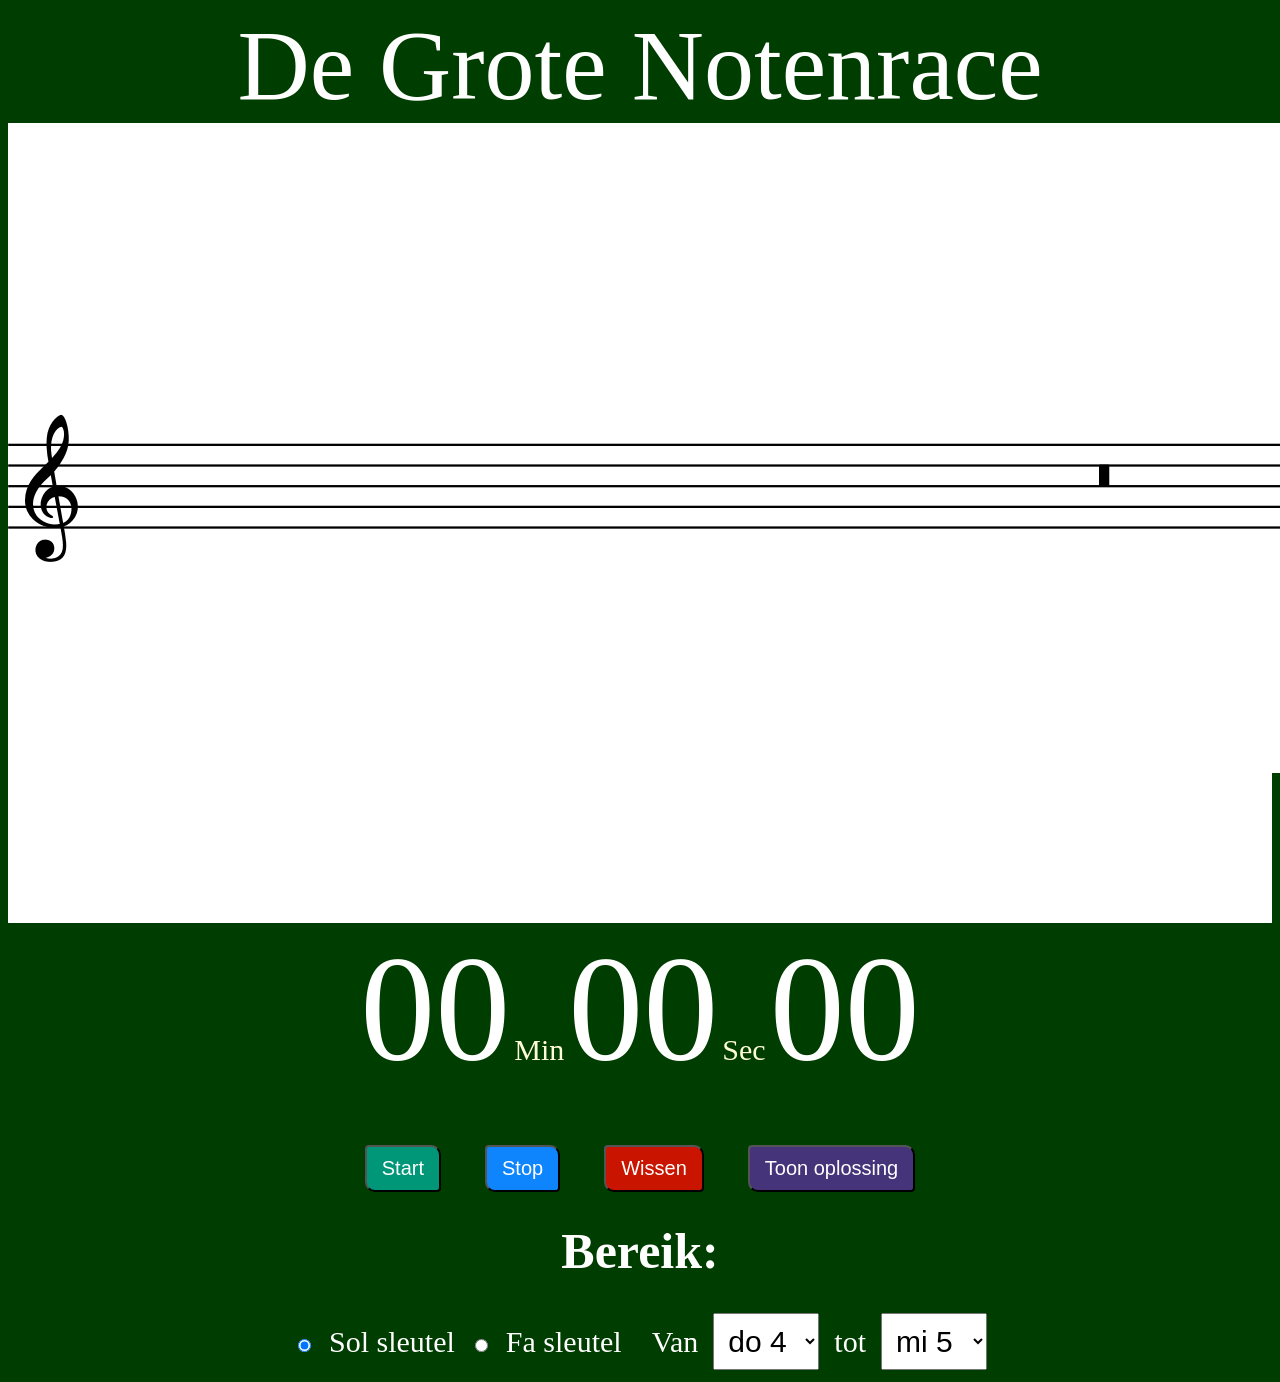
==== index.html @ d64feffd "Rename notenrace v2.0.html to index.html" ====
<!DOCTYPE html>
<html lang="en">
<head>
    <meta charset="UTF-8">
    <meta http-equiv="X-UA-Compatible" 
          content="IE=edge">
    <meta name="viewport" 
          content="width=device-width, initial-scale=1.0">
    <title>Notenrace 2.1</title>
    <link rel="stylesheet" href="style.css">
</head>

<body>

  <div class="titel">De Grote Notenrace</div>

  <!-- IMAGE AREA -->
  <div class="image">
   <div class="kader">
    <img id="myImage" src="blanco.png">
    <div id="gallery"></div>
   </div>

  </div>

<div class="image">
<div id="oplossing"></div>
</div>


  <!-- CONTROLS -->
  <div class="container">

    <!-- TIMER -->
    <div id="time">

      <span class="digit" id="min">00</span>
      <span class="txt">Min</span>

      <span class="digit" id="sec">00</span>
      <span class="txt">Sec</span>

      <span class="digit" id="count">00</span>
    </div>

    <!-- BUTTONS -->
        <div id="buttons">
            <button class="btn" id="start" onclick="nextImage()">
                Start</button>
            <button class="btn" id="stop">
                Stop</button>
            <button class="btn" id="reset" onclick="reset()">
                Wissen</button>
            <button class="btn" id="toon-oplossing" onclick="showSolution()">
                Toon oplossing</button>
        </div>


    <!-- RANGE INPUTS -->

<b>Bereik:</b>

<div id="menus">

<input type="radio" id="sol-sleutel" name="sleutel" value="sol-sleutel" onchange="updateClefRange()" checked>
<label class="labels" for="sol-sleutel">Sol sleutel</label>

<input type="radio" id="fa-sleutel" name="sleutel" value="fa-sleutel" onchange="updateClefRange()">
<label class="labels" for="fa-sleutel">Fa sleutel</label>

<label class="labels" for="van">Van</label>
<select id="van" name="van">

  <option value="28">mi 1</option>
  <option value="29">fa 1</option>
  <option value="31">sol 1</option>
  <option value="33">la 1</option>
  <option value="35">si 1</option>

  <option value="36">do 2</option>
  <option value="38">re 2</option>
  <option value="40">mi 2</option>
  <option value="41">fa 2</option>
  <option value="43">sol 2</option>
  <option value="45">la 2</option>
  <option value="47">si 2</option>

  <option value="48">do 3</option>
  <option value="50">re 3</option>
  <option value="52">mi 3</option>
  <option value="53">fa 3</option>
  <option value="55">sol 3</option>
  <option value="57">la 3</option>
  <option value="59">si 3</option>

  <option value="60" selected>do 4</option>
  <option value="62">re 4</option>
  <option value="64">mi 4</option>
  <option value="65">fa 4</option>
  <option value="67">sol 4</option>
  <option value="69">la 4</option>
  <option value="71">si 4</option>

  <option value="72">do 5</option>
  <option value="74">re 5</option>
  <option value="76">mi 5</option>
  <option value="77">fa 5</option>
  <option value="79">sol 5</option>
  <option value="81">la 5</option>
  <option value="83">si 5</option>

  <option value="84">do 6</option>
  <option value="86">re 6</option>
  <option value="88">mi 6</option>
  <option value="89">fa 6</option>
  <option value="91">sol 6</option>
  <option value="93">la 6</option>

</select>

<label class="labels" for="tot">tot</label>
<select id="tot" name="tot">

  <option value="28">mi 1</option>
  <option value="29">fa 1</option>
  <option value="31">sol 1</option>
  <option value="33">la 1</option>
  <option value="35">si 1</option>

  <option value="36">do 2</option>
  <option value="38">re 2</option>
  <option value="40">mi 2</option>
  <option value="41">fa 2</option>
  <option value="43">sol 2</option>
  <option value="45">la 2</option>
  <option value="47">si 2</option>

  <option value="48">do 3</option>
  <option value="50">re 3</option>
  <option value="52">mi 3</option>
  <option value="53">fa 3</option>
  <option value="55">sol 3</option>
  <option value="57">la 3</option>
  <option value="59">si 3</option>

  <option value="60">do 4</option>
  <option value="62">re 4</option>
  <option value="64">mi 4</option>
  <option value="65">fa 4</option>
  <option value="67">sol 4</option>
  <option value="69">la 4</option>
  <option value="71">si 4</option>

  <option value="72">do 5</option>
  <option value="74">re 5</option>
  <option value="76" selected>mi 5</option>
  <option value="77">fa 5</option>
  <option value="79">sol 5</option>
  <option value="81">la 5</option>
  <option value="83">si 5</option>

  <option value="84">do 6</option>
  <option value="86">re 6</option>
  <option value="88">mi 6</option>
  <option value="89">fa 6</option>
  <option value="91">sol 6</option>
  <option value="93">la 6</option>

</select>

</div>

    </div>

  </div>

  <!-- SCRIPT -->

  <script src="stopwatch.js"></script>
  <script src="generator.js"></script>

</body>
</html>
---- style.css ----
body {
background-color: rgb(0, 61, 0);
}

.image {
background-color: white;
height: auto;
width: 100%;
}

.kader {
background-color: white;
height: 650px;
width: 2126px;
margin: auto;
}

#gallery {
  display: flex;
  justify-content: flex-start;
  align-items: center;
  width: 2126px;
  margin: auto;
}

#oplossing {
  display: flex;
  justify-content: flex-start;
  align-items: center;
  width: 2126px;
  margin: auto;
  height: 150px;
}

.note-slot {
  width: 150px;       /* key alignment value */
  display: flex;
  justify-content: center;
  align-items: center;
}

.note-slot-oplossing {
  width: 150px;       /* key alignment value */
  display: flex;
  justify-content: center;
  align-items: center;
}

.container {
    display: flex;
    flex-direction: column;
    justify-content: center;
    align-items: center;
    width: 100%;
    background-color: rgb(0, 61, 0);
}

.titel{
    display: flex;
    flex-direction: column;
    justify-content: center;
    align-items: center;
    width: 100%;
font-size: 100px;
color: rgb(255, 255, 255);
}

h1 {
    color: rgb(10, 238, 10);
    text-align: center;
}

b {
    color: white;
    font-size: 50px;
    padding: 30px;
}

.digit {
    font-size: 150px;
    color: #fff;
}

.txt {
    font-size: 30px;
    color: #fffcd6;
}

#buttons {
    margin-top: 50px;
}

.btn {
    padding: 10px 15px;
    margin: 0px 20px;
    border-top-right-radius: 10px;
    border-bottom-left-radius: 10px;
    border-bottom-right-radius: 4px;
    border-top-left-radius: 4px;
    cursor: pointer;
    font-size: 20px;
    transition: 0.5s;
    color: white;
    font-weight: 500;
}

#start {
    background-color: #009779;
}

#stop {
    background-color: #0e85fc;
}

#reset {
    background-color: #c91400;
}

#toon-oplossing{
    background-color: #46347A;
}

label {
            display: table-cell;
            white-space: nowrap;
	    padding: 15px;
	    font-size: 30px;
        }

select {
            display: table-cell;
            white-space: nowrap;
	    padding: 10px;
	    font-size: 30px;
        }
		
.labels {
	color:white;
	font-size: 30px;
}

#menus {
	display: table;
}
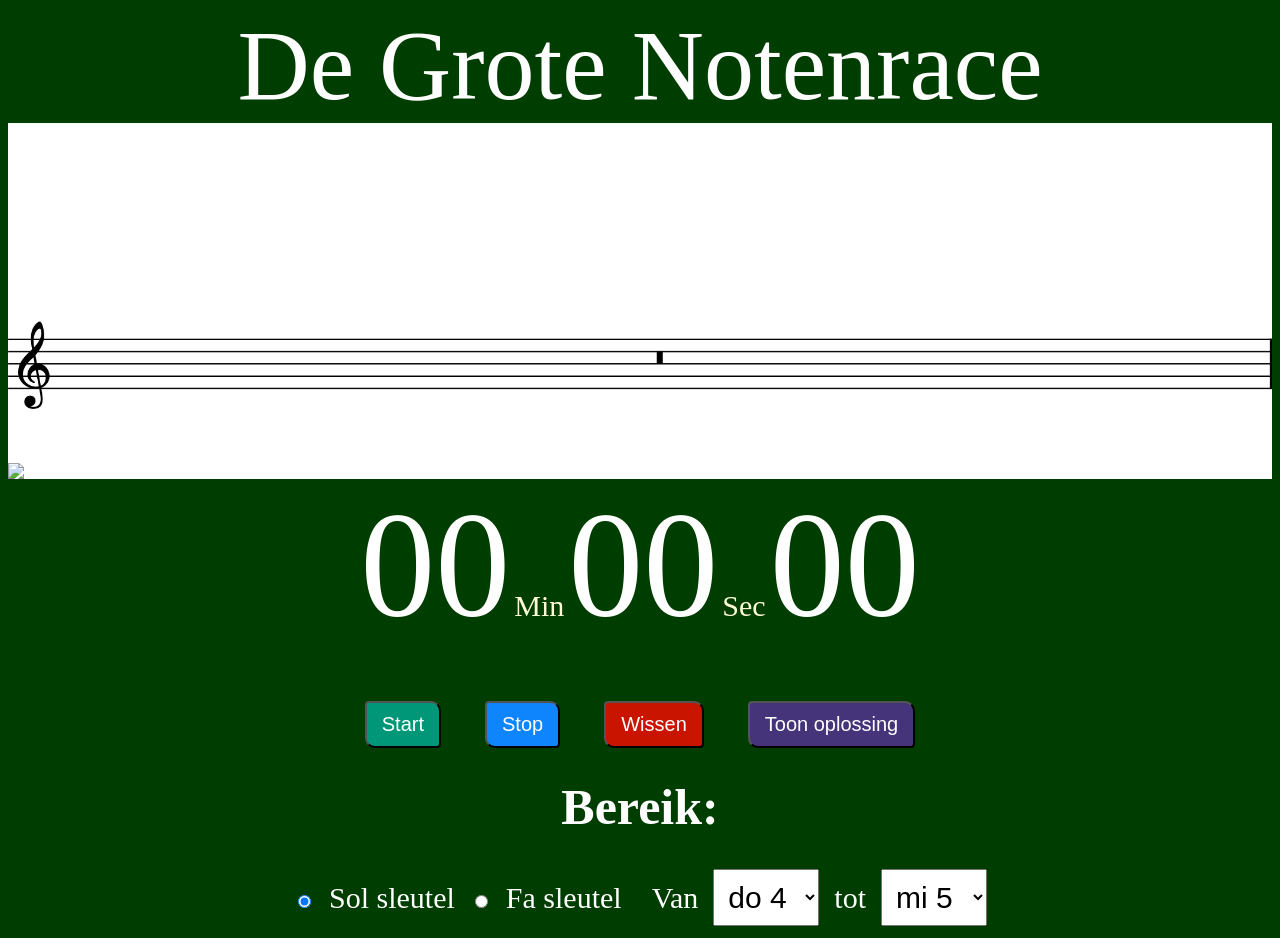
==== commit 9fd7ff0c: "Add files via upload" ====
--- a/index.html
+++ b/index.html
@@ -19,14 +19,12 @@
    <div class="kader">
     <img id="myImage" src="blanco.png">
     <div id="gallery"></div>
+	<div id="oplossing">
+	<img id="oplossing-balk" src="oplossing-balk.png">
+	</div>
    </div>
 
   </div>
-
-<div class="image">
-<div id="oplossing"></div>
-</div>
-
 
   <!-- CONTROLS -->
   <div class="container">
@@ -180,4 +178,4 @@
   <script src="generator.js"></script>
 
 </body>
-</html>
+</html>
--- a/style.css
+++ b/style.css
@@ -4,46 +4,40 @@
 
 .image {
 background-color: white;
-height: auto;
 width: 100%;
 }
 
 .kader {
 background-color: white;
-height: 650px;
-width: 2126px;
+width: 100%;
 margin: auto;
+padding-top: 2%;
 }
 
-#gallery {
-  display: flex;
-  justify-content: flex-start;
-  align-items: center;
-  width: 2126px;
-  margin: auto;
-}
-
-#oplossing {
-  display: flex;
-  justify-content: flex-start;
-  align-items: center;
-  width: 2126px;
-  margin: auto;
-  height: 150px;
+.staff-edge {
+	width: 12%;
+	height: auto;
+	display: block;
 }
 
 .note-slot {
-  width: 150px;       /* key alignment value */
+  width: 6%;       /* key alignment value */
   display: flex;
   justify-content: center;
   align-items: center;
 }
 
-.note-slot-oplossing {
-  width: 150px;       /* key alignment value */
-  display: flex;
-  justify-content: center;
-  align-items: center;
+.blanco-slot {
+	width: 4%;
+	display: flex;
+	justify-content: center;
+	align-items: center;
+}
+
+.note-img {
+	width: 100%;
+	height: auto;
+	display: block;
 }
 
 .container {
@@ -61,19 +55,8 @@
     justify-content: center;
     align-items: center;
     width: 100%;
-font-size: 100px;
-color: rgb(255, 255, 255);
-}
-
-h1 {
-    color: rgb(10, 238, 10);
-    text-align: center;
-}
-
-b {
-    color: white;
-    font-size: 50px;
-    padding: 30px;
+	font-size: 100px;
+	color: rgb(255, 255, 255);
 }
 
 .digit {
@@ -84,10 +67,6 @@
 .txt {
     font-size: 30px;
     color: #fffcd6;
-}
-
-#buttons {
-    margin-top: 50px;
 }
 
 .btn {
@@ -102,6 +81,37 @@
     transition: 0.5s;
     color: white;
     font-weight: 500;
+}
+
+.labels {
+	color:white;
+	font-size: 30px;
+}
+
+.oplossing-balk {
+	width: 100%;
+	display: block;
+	}
+
+#gallery {
+  display: flex;
+  justify-content: flex-start;
+  align-items: stretch;
+  width: 100%;
+  margin: auto;
+}
+
+#oplossing {
+  display: flex;
+  justify-content: flex-start;
+  align-items: center;
+  width: 100%;
+  margin: auto;
+  height: auto;
+}
+
+#buttons {
+    margin-top: 50px;
 }
 
 #start {
@@ -120,6 +130,32 @@
     background-color: #46347A;
 }
 
+#menus {
+	display: table;
+}
+
+#myImage {
+	width: 100%;
+	display: block;
+	}
+	
+#oplossing-balk {
+	width: 100%;
+	height: auto;
+	display: block;
+	}
+
+h1 {
+    color: rgb(10, 238, 10);
+    text-align: center;
+}
+
+b {
+    color: white;
+    font-size: 50px;
+    padding: 30px;
+}
+
 label {
             display: table-cell;
             white-space: nowrap;
@@ -133,12 +169,4 @@
 	    padding: 10px;
 	    font-size: 30px;
         }
-		
-.labels {
-	color:white;
-	font-size: 30px;
-}
-
-#menus {
-	display: table;
-}+		
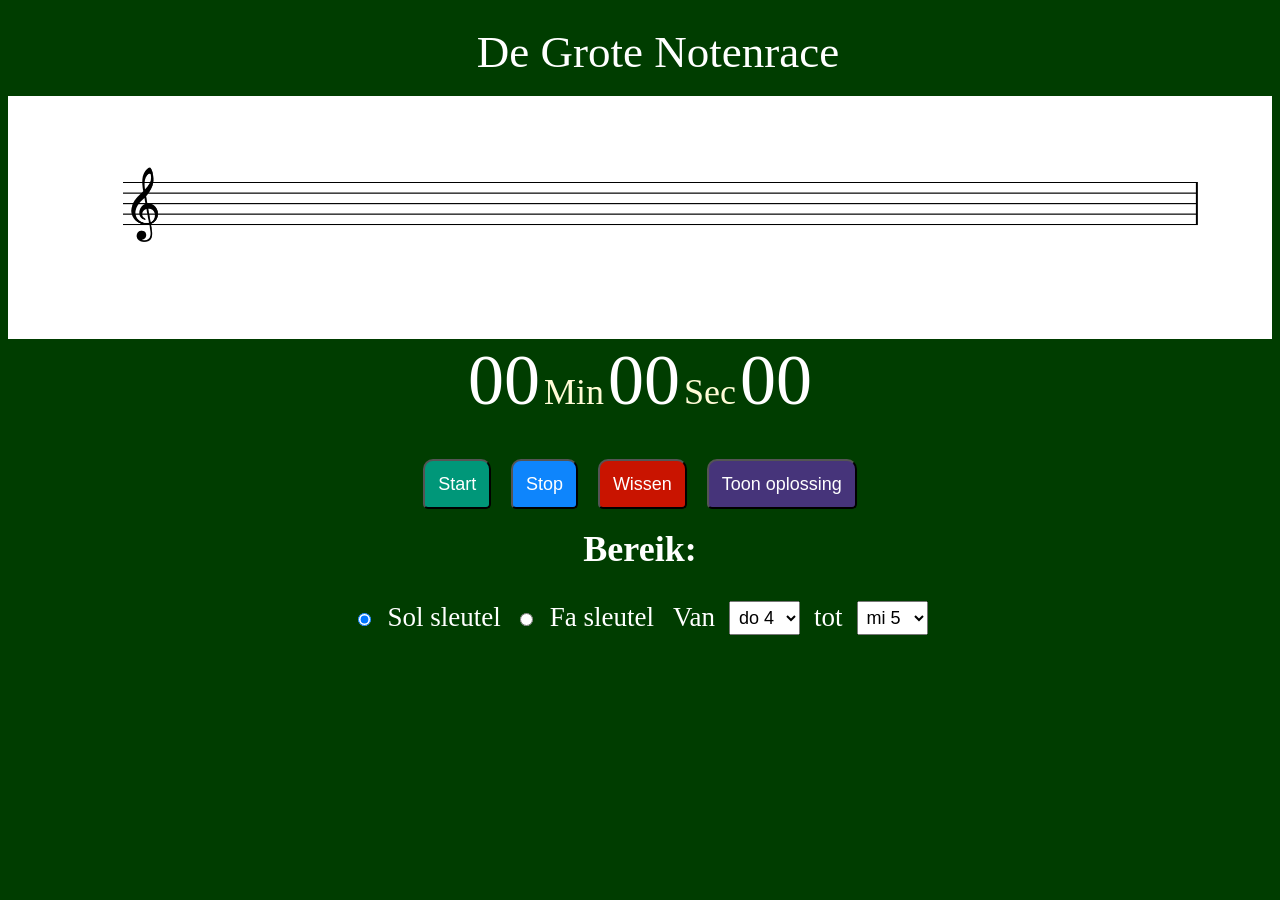
==== commit 15dff62a: "Update index.html" ====
--- a/index.html
+++ b/index.html
@@ -45,7 +45,7 @@
         <div id="buttons">
             <button class="btn" id="start" onclick="nextImage()">
                 Start</button>
-            <button class="btn" id="stop">
+            <button class="btn" id="stop" onclick="stop()">
                 Stop</button>
             <button class="btn" id="reset" onclick="reset()">
                 Wissen</button>
@@ -178,4 +178,4 @@
   <script src="generator.js"></script>
 
 </body>
-</html>+</html>
--- a/style.css
+++ b/style.css
@@ -55,43 +55,47 @@
     justify-content: center;
     align-items: center;
     width: 100%;
-	font-size: 100px;
-	color: rgb(255, 255, 255);
+	color: white;
+	font-size: 5vh;
+	padding: 2vh;
 }
 
 .digit {
-    font-size: 150px;
+    font-size: 8vh;
     color: #fff;
 }
 
 .txt {
-    font-size: 30px;
+    font-size: 4vh;
     color: #fffcd6;
 }
 
 .btn {
-    padding: 10px 15px;
-    margin: 0px 20px;
+    padding: 1vw;
+	margin: 1%;
     border-top-right-radius: 10px;
-    border-bottom-left-radius: 10px;
-    border-bottom-right-radius: 4px;
-    border-top-left-radius: 4px;
+    border-bottom-left-radius: 5px;
+    border-bottom-right-radius: 5px;
+    border-top-left-radius: 10px;
     cursor: pointer;
-    font-size: 20px;
+    font-size: 2vh;
     transition: 0.5s;
     color: white;
-    font-weight: 500;
 }
 
 .labels {
 	color:white;
-	font-size: 30px;
+	font-size: 3vh;
 }
 
 .oplossing-balk {
 	width: 100%;
 	display: block;
 	}
+
+.dropdowns {
+	width: 40%;
+}
 
 #gallery {
   display: flex;
@@ -111,7 +115,11 @@
 }
 
 #buttons {
-    margin-top: 50px;
+	margin: auto;
+    margin-top: 3vh;
+	width: 80%;
+    display: flex;
+    justify-content: center;
 }
 
 #start {
@@ -131,7 +139,13 @@
 }
 
 #menus {
-	display: table;
+    display: flex;
+    flex-wrap: wrap;
+    justify-content: center;
+    align-items: center;
+    gap: 1vh;
+    width: 90%;
+    margin-top: 2vh;
 }
 
 #myImage {
@@ -152,21 +166,48 @@
 
 b {
     color: white;
-    font-size: 50px;
-    padding: 30px;
+    font-size: 4vh;
+    padding: 1vh;
 }
 
 label {
-            display: table-cell;
-            white-space: nowrap;
-	    padding: 15px;
-	    font-size: 30px;
+        display: table-cell;
+        white-space: nowrap;
+	    padding: 5px;
+	    font-size: 2vh;
         }
 
 select {
             display: table-cell;
             white-space: nowrap;
-	    padding: 10px;
-	    font-size: 30px;
+	    padding: 5px;
+	    font-size: 2vh;
         }
-		+
+@media (orientation: portrait) {
+	.titel {
+		font-size: 7vw;
+	}
+	
+	.digit {
+		font-size: 6vw;
+	}
+	
+	.txt {
+		font-size: 4vw;
+	}
+}
+
+@media (max-width: 700px) and (orientation: landscape){
+	.btn {
+		font-size: 5vh;
+	}
+	
+	.labels {
+		font-size: 5vh;
+	}
+	
+	select {
+		font-size: 4vh;
+	}
+}
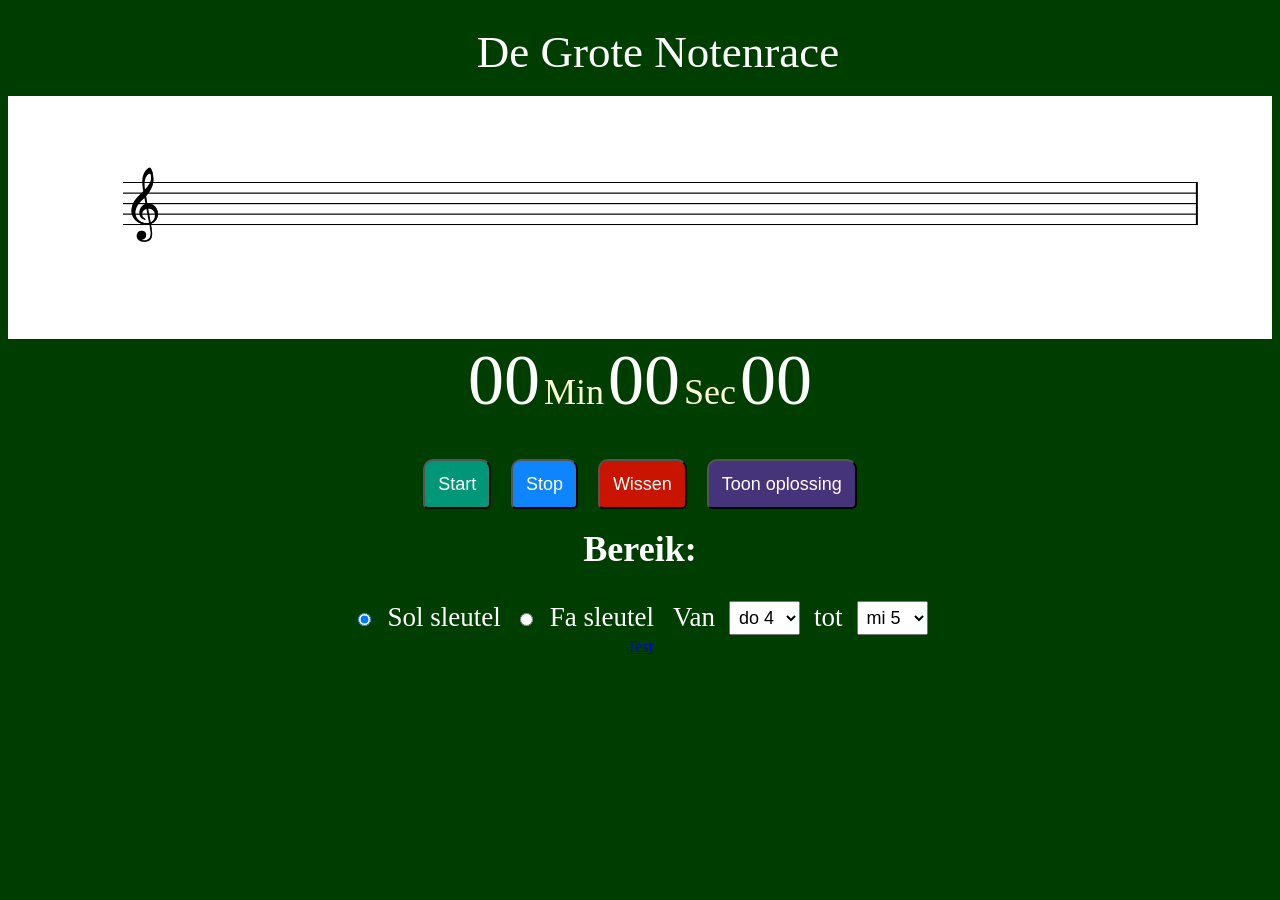
==== commit cde83b7c: "Update index.html" ====
--- a/index.html
+++ b/index.html
@@ -12,170 +12,169 @@
 
 <body>
 
-  <div class="titel">De Grote Notenrace</div>
+<div class="titel">De Grote Notenrace</div>
 
-  <!-- IMAGE AREA -->
-  <div class="image">
-   <div class="kader">
-    <img id="myImage" src="blanco.png">
-    <div id="gallery"></div>
-	<div id="oplossing">
-	<img id="oplossing-balk" src="oplossing-balk.png">
-	</div>
+<!-- IMAGE AREA -->
+<div class="image">
+	<div class="kader">
+		<img id="myImage" src="blanco.png">
+		<div id="gallery"></div>
+		<div id="oplossing">
+			<img id="oplossing-balk" src="oplossing-balk.png">
+		</div>
    </div>
 
-  </div>
+</div>
 
-  <!-- CONTROLS -->
-  <div class="container">
+<!-- CONTROLS -->
+<div class="container">
 
-    <!-- TIMER -->
+	<!-- TIMER -->
     <div id="time">
 
-      <span class="digit" id="min">00</span>
-      <span class="txt">Min</span>
+		<span class="digit" id="min">00</span>
+		<span class="txt">Min</span>
 
-      <span class="digit" id="sec">00</span>
-      <span class="txt">Sec</span>
+		<span class="digit" id="sec">00</span>
+		<span class="txt">Sec</span>
 
-      <span class="digit" id="count">00</span>
+		<span class="digit" id="count">00</span>
     </div>
 
     <!-- BUTTONS -->
-        <div id="buttons">
-            <button class="btn" id="start" onclick="nextImage()">
-                Start</button>
-            <button class="btn" id="stop" onclick="stop()">
-                Stop</button>
-            <button class="btn" id="reset" onclick="reset()">
-                Wissen</button>
-            <button class="btn" id="toon-oplossing" onclick="showSolution()">
-                Toon oplossing</button>
-        </div>
+    <div id="buttons">
+		<button class="btn" id="start" onclick="nextImage()">Start</button>
+            <button class="btn" id="stop" onclick="stop()">Stop</button>
+            <button class="btn" id="reset" onclick="reset()">Wissen</button>
+            <button class="btn" id="toon-oplossing" onclick="showSolution()">Toon oplossing</button>
+    </div>
 
 
     <!-- RANGE INPUTS -->
 
-<b>Bereik:</b>
+	<b>Bereik:</b>
 
-<div id="menus">
+	<div id="menus">
 
-<input type="radio" id="sol-sleutel" name="sleutel" value="sol-sleutel" onchange="updateClefRange()" checked>
-<label class="labels" for="sol-sleutel">Sol sleutel</label>
+		<input type="radio" id="sol-sleutel" name="sleutel" value="sol-sleutel" onchange="updateClefRange()" checked>
+		<label class="labels" for="sol-sleutel">Sol sleutel</label>
 
-<input type="radio" id="fa-sleutel" name="sleutel" value="fa-sleutel" onchange="updateClefRange()">
-<label class="labels" for="fa-sleutel">Fa sleutel</label>
+		<input type="radio" id="fa-sleutel" name="sleutel" value="fa-sleutel" onchange="updateClefRange()">
+		<label class="labels" for="fa-sleutel">Fa sleutel</label>
 
-<label class="labels" for="van">Van</label>
-<select id="van" name="van">
+		<label class="labels" for="van">Van</label>
+		<select id="van" name="van">
 
-  <option value="28">mi 1</option>
-  <option value="29">fa 1</option>
-  <option value="31">sol 1</option>
-  <option value="33">la 1</option>
-  <option value="35">si 1</option>
+			<option value="28">mi 1</option>
+			<option value="29">fa 1</option>
+			<option value="31">sol 1</option>
+			<option value="33">la 1</option>
+			<option value="35">si 1</option>
 
-  <option value="36">do 2</option>
-  <option value="38">re 2</option>
-  <option value="40">mi 2</option>
-  <option value="41">fa 2</option>
-  <option value="43">sol 2</option>
-  <option value="45">la 2</option>
-  <option value="47">si 2</option>
+			<option value="36">do 2</option>
+			<option value="38">re 2</option>
+			<option value="40">mi 2</option>
+			<option value="41">fa 2</option>
+			<option value="43">sol 2</option>
+			<option value="45">la 2</option>
+			<option value="47">si 2</option>
 
-  <option value="48">do 3</option>
-  <option value="50">re 3</option>
-  <option value="52">mi 3</option>
-  <option value="53">fa 3</option>
-  <option value="55">sol 3</option>
-  <option value="57">la 3</option>
-  <option value="59">si 3</option>
+			<option value="48">do 3</option>
+			<option value="50">re 3</option>
+			<option value="52">mi 3</option>
+			<option value="53">fa 3</option>
+			<option value="55">sol 3</option>
+			<option value="57">la 3</option>
+			<option value="59">si 3</option>
 
-  <option value="60" selected>do 4</option>
-  <option value="62">re 4</option>
-  <option value="64">mi 4</option>
-  <option value="65">fa 4</option>
-  <option value="67">sol 4</option>
-  <option value="69">la 4</option>
-  <option value="71">si 4</option>
+			<option value="60" selected>do 4</option>
+			<option value="62">re 4</option>
+			<option value="64">mi 4</option>
+			<option value="65">fa 4</option>
+			<option value="67">sol 4</option>
+			<option value="69">la 4</option>
+			<option value="71">si 4</option>
 
-  <option value="72">do 5</option>
-  <option value="74">re 5</option>
-  <option value="76">mi 5</option>
-  <option value="77">fa 5</option>
-  <option value="79">sol 5</option>
-  <option value="81">la 5</option>
-  <option value="83">si 5</option>
+			<option value="72">do 5</option>
+			<option value="74">re 5</option>
+			<option value="76">mi 5</option>
+			<option value="77">fa 5</option>
+			<option value="79">sol 5</option>
+			<option value="81">la 5</option>
+			<option value="83">si 5</option>
 
-  <option value="84">do 6</option>
-  <option value="86">re 6</option>
-  <option value="88">mi 6</option>
-  <option value="89">fa 6</option>
-  <option value="91">sol 6</option>
-  <option value="93">la 6</option>
+			<option value="84">do 6</option>
+			<option value="86">re 6</option>
+			<option value="88">mi 6</option>
+			<option value="89">fa 6</option>
+			<option value="91">sol 6</option>
+			<option value="93">la 6</option>
 
-</select>
+		</select>
 
-<label class="labels" for="tot">tot</label>
-<select id="tot" name="tot">
+		<label class="labels" for="tot">tot</label>
+		<select id="tot" name="tot">
 
-  <option value="28">mi 1</option>
-  <option value="29">fa 1</option>
-  <option value="31">sol 1</option>
-  <option value="33">la 1</option>
-  <option value="35">si 1</option>
+			<option value="28">mi 1</option>
+			<option value="29">fa 1</option>
+			<option value="31">sol 1</option>
+			<option value="33">la 1</option>
+			<option value="35">si 1</option>
 
-  <option value="36">do 2</option>
-  <option value="38">re 2</option>
-  <option value="40">mi 2</option>
-  <option value="41">fa 2</option>
-  <option value="43">sol 2</option>
-  <option value="45">la 2</option>
-  <option value="47">si 2</option>
+			<option value="36">do 2</option>
+			<option value="38">re 2</option>
+			<option value="40">mi 2</option>
+			<option value="41">fa 2</option>
+			<option value="43">sol 2</option>
+			<option value="45">la 2</option>
+			<option value="47">si 2</option>
 
-  <option value="48">do 3</option>
-  <option value="50">re 3</option>
-  <option value="52">mi 3</option>
-  <option value="53">fa 3</option>
-  <option value="55">sol 3</option>
-  <option value="57">la 3</option>
-  <option value="59">si 3</option>
+			<option value="48">do 3</option>
+			<option value="50">re 3</option>
+			<option value="52">mi 3</option>
+			<option value="53">fa 3</option>
+			<option value="55">sol 3</option>
+			<option value="57">la 3</option>
+			<option value="59">si 3</option>
 
-  <option value="60">do 4</option>
-  <option value="62">re 4</option>
-  <option value="64">mi 4</option>
-  <option value="65">fa 4</option>
-  <option value="67">sol 4</option>
-  <option value="69">la 4</option>
-  <option value="71">si 4</option>
+			<option value="60">do 4</option>
+			<option value="62">re 4</option>
+			<option value="64">mi 4</option>
+			<option value="65">fa 4</option>
+			<option value="67">sol 4</option>
+			<option value="69">la 4</option>
+			<option value="71">si 4</option>
 
-  <option value="72">do 5</option>
-  <option value="74">re 5</option>
-  <option value="76" selected>mi 5</option>
-  <option value="77">fa 5</option>
-  <option value="79">sol 5</option>
-  <option value="81">la 5</option>
-  <option value="83">si 5</option>
+			<option value="72">do 5</option>
+			<option value="74">re 5</option>
+			<option value="76" selected>mi 5</option>
+			<option value="77">fa 5</option>
+			<option value="79">sol 5</option>
+			<option value="81">la 5</option>
+			<option value="83">si 5</option>
 
-  <option value="84">do 6</option>
-  <option value="86">re 6</option>
-  <option value="88">mi 6</option>
-  <option value="89">fa 6</option>
-  <option value="91">sol 6</option>
-  <option value="93">la 6</option>
+			<option value="84">do 6</option>
+			<option value="86">re 6</option>
+			<option value="88">mi 6</option>
+			<option value="89">fa 6</option>
+			<option value="91">sol 6</option>
+			<option value="93">la 6</option>
 
-</select>
+
+		</select>
+
+	</div>
+
+<div>
+
+<a href="test.html">Test</a>
 
 </div>
 
-    </div>
+<!-- SCRIPT -->
 
-  </div>
-
-  <!-- SCRIPT -->
-
-  <script src="stopwatch.js"></script>
-  <script src="generator.js"></script>
+<script src="stopwatch.js"></script>
+<script src="notenrace.js"></script>
 
 </body>
 </html>
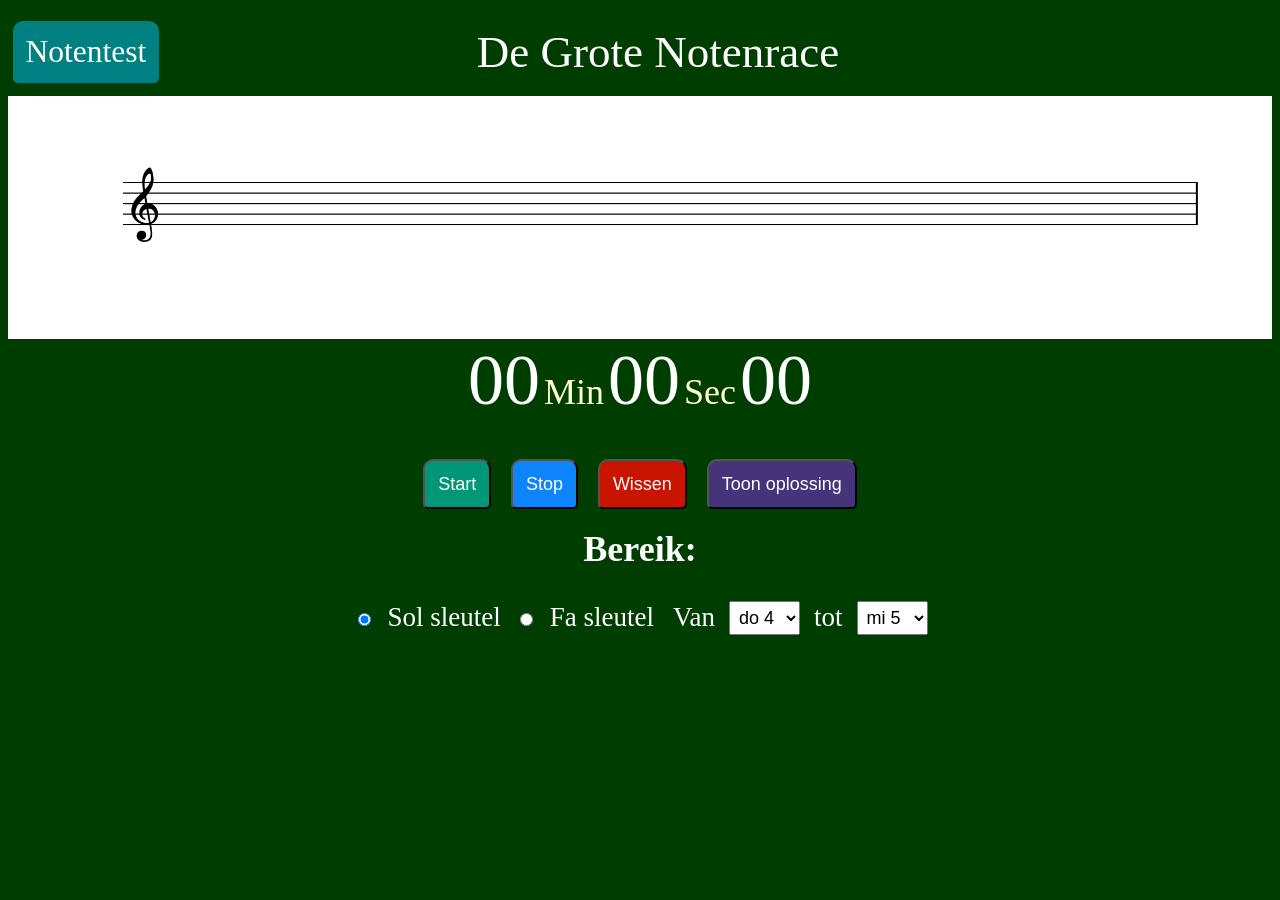
==== commit ae411261: "Update index.html" ====
--- a/index.html
+++ b/index.html
@@ -12,7 +12,11 @@
 
 <body>
 
-<div class="titel">De Grote Notenrace</div>
+
+
+<div class="titel">
+<a href="test.html" class="btn">Notentest</a>
+De Grote Notenrace</div>
 
 <!-- IMAGE AREA -->
 <div class="image">
@@ -165,11 +169,7 @@
 
 	</div>
 
-<div>
 
-<a href="test.html">Test</a>
-
-</div>
 
 <!-- SCRIPT -->
 
--- a/style.css
+++ b/style.css
@@ -51,7 +51,6 @@
 
 .titel{
     display: flex;
-    flex-direction: column;
     justify-content: center;
     align-items: center;
     width: 100%;
@@ -97,6 +96,71 @@
 	width: 40%;
 }
 
+.wit {
+  flex: 1;
+  width: 14.3%;
+  background: white;
+  border: 1px solid black;
+  position: relative;
+  font-size: 100%;
+  display: flex;
+  align-items: flex-end;
+  justify-content: center;
+  font-size: 3vw;
+  text-align: center;
+  padding-bottom: 0.2vh;
+  cursor: pointer;
+}
+
+.zwart {
+  width: 9%;
+  height: 90%;
+  background: black;
+  z-index: 2;
+  margin: -4.5%;
+  color: white;
+  display: flex;
+  align-items: flex-end;
+  justify-content: center;
+  font-size: 2.7vw;
+  text-align: center;
+  padding-bottom: 0.2vh;
+  cursor: pointer;
+}
+
+.random-noot {
+	width: 100%;
+	height: auto;
+}
+
+.random-noot-single {
+	height: 100%;
+	width: auto;
+}
+
+.staff-edge-single {
+	height: 100%;
+}
+
+a.btn {
+	background-color: teal;
+	position: absolute;
+	left: 0px;
+	text-decoration: none;
+	font-size: 3.5vh;
+}
+
+.test-time {
+	position: absolute;
+	right: 1vw;
+	top: 1vh;
+	padding: 10px;
+	border-radius: 1vh;
+	display: flex;
+	align-items: center;
+	gap: 0.5vw;
+}
+
 #gallery {
   display: flex;
   justify-content: flex-start;
@@ -124,6 +188,14 @@
 
 #start {
     background-color: #009779;
+}
+
+#start.start-test {
+	height: 50%;
+	width: 150%;
+	font-size: 8vh;
+	background-color: white;
+	cursor: pointer;
 }
 
 #stop {
@@ -159,6 +231,37 @@
 	display: block;
 	}
 
+#keyboard {
+  position: relative;
+  display: flex;
+  height: 50vh;
+  width: 90vw;
+  margin: auto;
+  overflow: hidden;
+}
+#testkader {
+	position: absolute;
+	left: 50%;
+	transform: translateX(-50%);
+	height: 100%;
+	width: auto;
+	justify-content: center;
+}
+
+#testcontainer {
+	position: relative;
+	margin: auto;
+	height: 40vh;
+	margin-bottom: 20px;
+}
+
+#menus-notentest {
+	position: absolute;
+	left: 0px;
+	top: 15vh;
+	width: 40vh;
+}
+
 h1 {
     color: rgb(10, 238, 10);
     text-align: center;
@@ -184,7 +287,7 @@
 	    font-size: 2vh;
         }
 
-@media (orientation: portrait) {
+@media (max-width: 700px) and (orientation: portrait) {
 	.titel {
 		font-size: 7vw;
 	}
@@ -196,6 +299,7 @@
 	.txt {
 		font-size: 4vw;
 	}
+		
 }
 
 @media (max-width: 700px) and (orientation: landscape){
@@ -210,4 +314,5 @@
 	select {
 		font-size: 4vh;
 	}
-}+}
+
